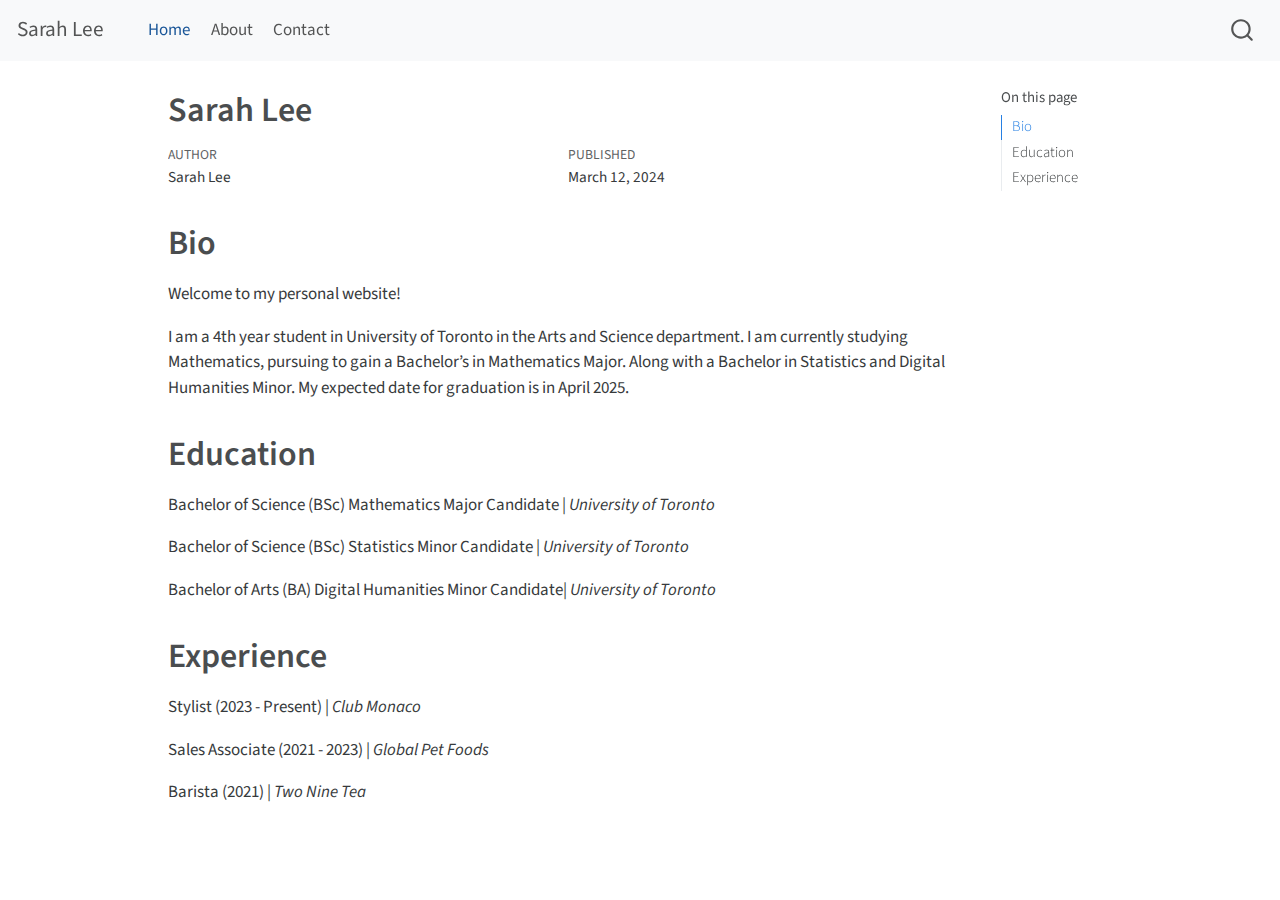
==== docs/index.html @ 0542996c "Initial commit" ====
<!DOCTYPE html>
<html xmlns="http://www.w3.org/1999/xhtml" lang="en" xml:lang="en"><head>

<meta charset="utf-8">
<meta name="generator" content="quarto-1.3.450">

<meta name="viewport" content="width=device-width, initial-scale=1.0, user-scalable=yes">

<meta name="author" content="Sarah Lee">
<meta name="dcterms.date" content="2024-03-12">

<title>Sarah Lee</title>
<style>
code{white-space: pre-wrap;}
span.smallcaps{font-variant: small-caps;}
div.columns{display: flex; gap: min(4vw, 1.5em);}
div.column{flex: auto; overflow-x: auto;}
div.hanging-indent{margin-left: 1.5em; text-indent: -1.5em;}
ul.task-list{list-style: none;}
ul.task-list li input[type="checkbox"] {
  width: 0.8em;
  margin: 0 0.8em 0.2em -1em; /* quarto-specific, see https://github.com/quarto-dev/quarto-cli/issues/4556 */ 
  vertical-align: middle;
}
</style>


<script src="site_libs/quarto-nav/quarto-nav.js"></script>
<script src="site_libs/quarto-nav/headroom.min.js"></script>
<script src="site_libs/clipboard/clipboard.min.js"></script>
<script src="site_libs/quarto-search/autocomplete.umd.js"></script>
<script src="site_libs/quarto-search/fuse.min.js"></script>
<script src="site_libs/quarto-search/quarto-search.js"></script>
<meta name="quarto:offset" content="./">
<script src="site_libs/quarto-html/quarto.js"></script>
<script src="site_libs/quarto-html/popper.min.js"></script>
<script src="site_libs/quarto-html/tippy.umd.min.js"></script>
<script src="site_libs/quarto-html/anchor.min.js"></script>
<link href="site_libs/quarto-html/tippy.css" rel="stylesheet">
<link href="site_libs/quarto-html/quarto-syntax-highlighting.css" rel="stylesheet" id="quarto-text-highlighting-styles">
<script src="site_libs/bootstrap/bootstrap.min.js"></script>
<link href="site_libs/bootstrap/bootstrap-icons.css" rel="stylesheet">
<link href="site_libs/bootstrap/bootstrap.min.css" rel="stylesheet" id="quarto-bootstrap" data-mode="light">
<script id="quarto-search-options" type="application/json">{
  "location": "navbar",
  "copy-button": false,
  "collapse-after": 3,
  "panel-placement": "end",
  "type": "overlay",
  "limit": 20,
  "language": {
    "search-no-results-text": "No results",
    "search-matching-documents-text": "matching documents",
    "search-copy-link-title": "Copy link to search",
    "search-hide-matches-text": "Hide additional matches",
    "search-more-match-text": "more match in this document",
    "search-more-matches-text": "more matches in this document",
    "search-clear-button-title": "Clear",
    "search-detached-cancel-button-title": "Cancel",
    "search-submit-button-title": "Submit",
    "search-label": "Search"
  }
}</script>


<link rel="stylesheet" href="styles.css">
</head>

<body class="nav-fixed">

<div id="quarto-search-results"></div>
  <header id="quarto-header" class="headroom fixed-top">
    <nav class="navbar navbar-expand-lg navbar-dark ">
      <div class="navbar-container container-fluid">
      <div class="navbar-brand-container">
    <a class="navbar-brand" href="./index.html">
    <span class="navbar-title">Sarah Lee</span>
    </a>
  </div>
            <div id="quarto-search" class="" title="Search"></div>
          <button class="navbar-toggler" type="button" data-bs-toggle="collapse" data-bs-target="#navbarCollapse" aria-controls="navbarCollapse" aria-expanded="false" aria-label="Toggle navigation" onclick="if (window.quartoToggleHeadroom) { window.quartoToggleHeadroom(); }">
  <span class="navbar-toggler-icon"></span>
</button>
          <div class="collapse navbar-collapse" id="navbarCollapse">
            <ul class="navbar-nav navbar-nav-scroll me-auto">
  <li class="nav-item">
    <a class="nav-link active" href="./index.html" rel="" target="" aria-current="page">
 <span class="menu-text">Home</span></a>
  </li>  
  <li class="nav-item">
    <a class="nav-link" href="./about.html" rel="" target="">
 <span class="menu-text">About</span></a>
  </li>  
  <li class="nav-item">
    <a class="nav-link" href="./contact.html" rel="" target="">
 <span class="menu-text">Contact</span></a>
  </li>  
</ul>
            <div class="quarto-navbar-tools ms-auto">
</div>
          </div> <!-- /navcollapse -->
      </div> <!-- /container-fluid -->
    </nav>
</header>
<!-- content -->
<div id="quarto-content" class="quarto-container page-columns page-rows-contents page-layout-article page-navbar">
<!-- sidebar -->
<!-- margin-sidebar -->
    <div id="quarto-margin-sidebar" class="sidebar margin-sidebar">
        <nav id="TOC" role="doc-toc" class="toc-active">
    <h2 id="toc-title">On this page</h2>
   
  <ul>
  <li><a href="#bio" id="toc-bio" class="nav-link active" data-scroll-target="#bio">Bio</a></li>
  <li><a href="#education" id="toc-education" class="nav-link" data-scroll-target="#education">Education</a></li>
  <li><a href="#experience" id="toc-experience" class="nav-link" data-scroll-target="#experience">Experience</a></li>
  </ul>
</nav>
    </div>
<!-- main -->
<main class="content" id="quarto-document-content">

<header id="title-block-header" class="quarto-title-block default">
<div class="quarto-title">
<h1 class="title">Sarah Lee</h1>
</div>



<div class="quarto-title-meta">

    <div>
    <div class="quarto-title-meta-heading">Author</div>
    <div class="quarto-title-meta-contents">
             <p>Sarah Lee </p>
          </div>
  </div>
    
    <div>
    <div class="quarto-title-meta-heading">Published</div>
    <div class="quarto-title-meta-contents">
      <p class="date">March 12, 2024</p>
    </div>
  </div>
  
    
  </div>
  

</header>

<section id="bio" class="level1">
<h1>Bio</h1>
<p>Welcome to my personal website!</p>
<p>I am a 4th year student in University of Toronto in the Arts and Science department. I am currently studying Mathematics, pursuing to gain a Bachelor’s in Mathematics Major. Along with a Bachelor in Statistics and Digital Humanities Minor. My expected date for graduation is in April 2025.</p>
</section>
<section id="education" class="level1">
<h1>Education</h1>
<p>Bachelor of Science (BSc) Mathematics Major Candidate | <em>University of Toronto</em></p>
<p>Bachelor of Science (BSc) Statistics Minor Candidate | <em>University of Toronto</em></p>
<p>Bachelor of Arts (BA) Digital Humanities Minor Candidate| <em>University of Toronto</em></p>
</section>
<section id="experience" class="level1">
<h1>Experience</h1>
<p>Stylist (2023 - Present) | <em>Club Monaco</em></p>
<p>Sales Associate (2021 - 2023) | <em>Global Pet Foods</em></p>
<p>Barista (2021) | <em>Two Nine Tea</em></p>


</section>

</main> <!-- /main -->
<script id="quarto-html-after-body" type="application/javascript">
window.document.addEventListener("DOMContentLoaded", function (event) {
  const toggleBodyColorMode = (bsSheetEl) => {
    const mode = bsSheetEl.getAttribute("data-mode");
    const bodyEl = window.document.querySelector("body");
    if (mode === "dark") {
      bodyEl.classList.add("quarto-dark");
      bodyEl.classList.remove("quarto-light");
    } else {
      bodyEl.classList.add("quarto-light");
      bodyEl.classList.remove("quarto-dark");
    }
  }
  const toggleBodyColorPrimary = () => {
    const bsSheetEl = window.document.querySelector("link#quarto-bootstrap");
    if (bsSheetEl) {
      toggleBodyColorMode(bsSheetEl);
    }
  }
  toggleBodyColorPrimary();  
  const icon = "";
  const anchorJS = new window.AnchorJS();
  anchorJS.options = {
    placement: 'right',
    icon: icon
  };
  anchorJS.add('.anchored');
  const isCodeAnnotation = (el) => {
    for (const clz of el.classList) {
      if (clz.startsWith('code-annotation-')) {                     
        return true;
      }
    }
    return false;
  }
  const clipboard = new window.ClipboardJS('.code-copy-button', {
    text: function(trigger) {
      const codeEl = trigger.previousElementSibling.cloneNode(true);
      for (const childEl of codeEl.children) {
        if (isCodeAnnotation(childEl)) {
          childEl.remove();
        }
      }
      return codeEl.innerText;
    }
  });
  clipboard.on('success', function(e) {
    // button target
    const button = e.trigger;
    // don't keep focus
    button.blur();
    // flash "checked"
    button.classList.add('code-copy-button-checked');
    var currentTitle = button.getAttribute("title");
    button.setAttribute("title", "Copied!");
    let tooltip;
    if (window.bootstrap) {
      button.setAttribute("data-bs-toggle", "tooltip");
      button.setAttribute("data-bs-placement", "left");
      button.setAttribute("data-bs-title", "Copied!");
      tooltip = new bootstrap.Tooltip(button, 
        { trigger: "manual", 
          customClass: "code-copy-button-tooltip",
          offset: [0, -8]});
      tooltip.show();    
    }
    setTimeout(function() {
      if (tooltip) {
        tooltip.hide();
        button.removeAttribute("data-bs-title");
        button.removeAttribute("data-bs-toggle");
        button.removeAttribute("data-bs-placement");
      }
      button.setAttribute("title", currentTitle);
      button.classList.remove('code-copy-button-checked');
    }, 1000);
    // clear code selection
    e.clearSelection();
  });
  function tippyHover(el, contentFn) {
    const config = {
      allowHTML: true,
      content: contentFn,
      maxWidth: 500,
      delay: 100,
      arrow: false,
      appendTo: function(el) {
          return el.parentElement;
      },
      interactive: true,
      interactiveBorder: 10,
      theme: 'quarto',
      placement: 'bottom-start'
    };
    window.tippy(el, config); 
  }
  const noterefs = window.document.querySelectorAll('a[role="doc-noteref"]');
  for (var i=0; i<noterefs.length; i++) {
    const ref = noterefs[i];
    tippyHover(ref, function() {
      // use id or data attribute instead here
      let href = ref.getAttribute('data-footnote-href') || ref.getAttribute('href');
      try { href = new URL(href).hash; } catch {}
      const id = href.replace(/^#\/?/, "");
      const note = window.document.getElementById(id);
      return note.innerHTML;
    });
  }
      let selectedAnnoteEl;
      const selectorForAnnotation = ( cell, annotation) => {
        let cellAttr = 'data-code-cell="' + cell + '"';
        let lineAttr = 'data-code-annotation="' +  annotation + '"';
        const selector = 'span[' + cellAttr + '][' + lineAttr + ']';
        return selector;
      }
      const selectCodeLines = (annoteEl) => {
        const doc = window.document;
        const targetCell = annoteEl.getAttribute("data-target-cell");
        const targetAnnotation = annoteEl.getAttribute("data-target-annotation");
        const annoteSpan = window.document.querySelector(selectorForAnnotation(targetCell, targetAnnotation));
        const lines = annoteSpan.getAttribute("data-code-lines").split(",");
        const lineIds = lines.map((line) => {
          return targetCell + "-" + line;
        })
        let top = null;
        let height = null;
        let parent = null;
        if (lineIds.length > 0) {
            //compute the position of the single el (top and bottom and make a div)
            const el = window.document.getElementById(lineIds[0]);
            top = el.offsetTop;
            height = el.offsetHeight;
            parent = el.parentElement.parentElement;
          if (lineIds.length > 1) {
            const lastEl = window.document.getElementById(lineIds[lineIds.length - 1]);
            const bottom = lastEl.offsetTop + lastEl.offsetHeight;
            height = bottom - top;
          }
          if (top !== null && height !== null && parent !== null) {
            // cook up a div (if necessary) and position it 
            let div = window.document.getElementById("code-annotation-line-highlight");
            if (div === null) {
              div = window.document.createElement("div");
              div.setAttribute("id", "code-annotation-line-highlight");
              div.style.position = 'absolute';
              parent.appendChild(div);
            }
            div.style.top = top - 2 + "px";
            div.style.height = height + 4 + "px";
            let gutterDiv = window.document.getElementById("code-annotation-line-highlight-gutter");
            if (gutterDiv === null) {
              gutterDiv = window.document.createElement("div");
              gutterDiv.setAttribute("id", "code-annotation-line-highlight-gutter");
              gutterDiv.style.position = 'absolute';
              const codeCell = window.document.getElementById(targetCell);
              const gutter = codeCell.querySelector('.code-annotation-gutter');
              gutter.appendChild(gutterDiv);
            }
            gutterDiv.style.top = top - 2 + "px";
            gutterDiv.style.height = height + 4 + "px";
          }
          selectedAnnoteEl = annoteEl;
        }
      };
      const unselectCodeLines = () => {
        const elementsIds = ["code-annotation-line-highlight", "code-annotation-line-highlight-gutter"];
        elementsIds.forEach((elId) => {
          const div = window.document.getElementById(elId);
          if (div) {
            div.remove();
          }
        });
        selectedAnnoteEl = undefined;
      };
      // Attach click handler to the DT
      const annoteDls = window.document.querySelectorAll('dt[data-target-cell]');
      for (const annoteDlNode of annoteDls) {
        annoteDlNode.addEventListener('click', (event) => {
          const clickedEl = event.target;
          if (clickedEl !== selectedAnnoteEl) {
            unselectCodeLines();
            const activeEl = window.document.querySelector('dt[data-target-cell].code-annotation-active');
            if (activeEl) {
              activeEl.classList.remove('code-annotation-active');
            }
            selectCodeLines(clickedEl);
            clickedEl.classList.add('code-annotation-active');
          } else {
            // Unselect the line
            unselectCodeLines();
            clickedEl.classList.remove('code-annotation-active');
          }
        });
      }
  const findCites = (el) => {
    const parentEl = el.parentElement;
    if (parentEl) {
      const cites = parentEl.dataset.cites;
      if (cites) {
        return {
          el,
          cites: cites.split(' ')
        };
      } else {
        return findCites(el.parentElement)
      }
    } else {
      return undefined;
    }
  };
  var bibliorefs = window.document.querySelectorAll('a[role="doc-biblioref"]');
  for (var i=0; i<bibliorefs.length; i++) {
    const ref = bibliorefs[i];
    const citeInfo = findCites(ref);
    if (citeInfo) {
      tippyHover(citeInfo.el, function() {
        var popup = window.document.createElement('div');
        citeInfo.cites.forEach(function(cite) {
          var citeDiv = window.document.createElement('div');
          citeDiv.classList.add('hanging-indent');
          citeDiv.classList.add('csl-entry');
          var biblioDiv = window.document.getElementById('ref-' + cite);
          if (biblioDiv) {
            citeDiv.innerHTML = biblioDiv.innerHTML;
          }
          popup.appendChild(citeDiv);
        });
        return popup.innerHTML;
      });
    }
  }
});
</script>
</div> <!-- /content -->



</body></html>
---- docs/site_libs/quarto-html/tippy.css ----
.tippy-box[data-animation=fade][data-state=hidden]{opacity:0}[data-tippy-root]{max-width:calc(100vw - 10px)}.tippy-box{position:relative;background-color:#333;color:#fff;border-radius:4px;font-size:14px;line-height:1.4;white-space:normal;outline:0;transition-property:transform,visibility,opacity}.tippy-box[data-placement^=top]>.tippy-arrow{bottom:0}.tippy-box[data-placement^=top]>.tippy-arrow:before{bottom:-7px;left:0;border-width:8px 8px 0;border-top-color:initial;transform-origin:center top}.tippy-box[data-placement^=bottom]>.tippy-arrow{top:0}.tippy-box[data-placement^=bottom]>.tippy-arrow:before{top:-7px;left:0;border-width:0 8px 8px;border-bottom-color:initial;transform-origin:center bottom}.tippy-box[data-placement^=left]>.tippy-arrow{right:0}.tippy-box[data-placement^=left]>.tippy-arrow:before{border-width:8px 0 8px 8px;border-left-color:initial;right:-7px;transform-origin:center left}.tippy-box[data-placement^=right]>.tippy-arrow{left:0}.tippy-box[data-placement^=right]>.tippy-arrow:before{left:-7px;border-width:8px 8px 8px 0;border-right-color:initial;transform-origin:center right}.tippy-box[data-inertia][data-state=visible]{transition-timing-function:cubic-bezier(.54,1.5,.38,1.11)}.tippy-arrow{width:16px;height:16px;color:#333}.tippy-arrow:before{content:"";position:absolute;border-color:transparent;border-style:solid}.tippy-content{position:relative;padding:5px 9px;z-index:1}
---- docs/site_libs/quarto-html/quarto-syntax-highlighting.css ----
/* quarto syntax highlight colors */
:root {
  --quarto-hl-ot-color: #003B4F;
  --quarto-hl-at-color: #657422;
  --quarto-hl-ss-color: #20794D;
  --quarto-hl-an-color: #5E5E5E;
  --quarto-hl-fu-color: #4758AB;
  --quarto-hl-st-color: #20794D;
  --quarto-hl-cf-color: #003B4F;
  --quarto-hl-op-color: #5E5E5E;
  --quarto-hl-er-color: #AD0000;
  --quarto-hl-bn-color: #AD0000;
  --quarto-hl-al-color: #AD0000;
  --quarto-hl-va-color: #111111;
  --quarto-hl-bu-color: inherit;
  --quarto-hl-ex-color: inherit;
  --quarto-hl-pp-color: #AD0000;
  --quarto-hl-in-color: #5E5E5E;
  --quarto-hl-vs-color: #20794D;
  --quarto-hl-wa-color: #5E5E5E;
  --quarto-hl-do-color: #5E5E5E;
  --quarto-hl-im-color: #00769E;
  --quarto-hl-ch-color: #20794D;
  --quarto-hl-dt-color: #AD0000;
  --quarto-hl-fl-color: #AD0000;
  --quarto-hl-co-color: #5E5E5E;
  --quarto-hl-cv-color: #5E5E5E;
  --quarto-hl-cn-color: #8f5902;
  --quarto-hl-sc-color: #5E5E5E;
  --quarto-hl-dv-color: #AD0000;
  --quarto-hl-kw-color: #003B4F;
}

/* other quarto variables */
:root {
  --quarto-font-monospace: SFMono-Regular, Menlo, Monaco, Consolas, "Liberation Mono", "Courier New", monospace;
}

pre > code.sourceCode > span {
  color: #003B4F;
}

code span {
  color: #003B4F;
}

code.sourceCode > span {
  color: #003B4F;
}

div.sourceCode,
div.sourceCode pre.sourceCode {
  color: #003B4F;
}

code span.ot {
  color: #003B4F;
  font-style: inherit;
}

code span.at {
  color: #657422;
  font-style: inherit;
}

code span.ss {
  color: #20794D;
  font-style: inherit;
}

code span.an {
  color: #5E5E5E;
  font-style: inherit;
}

code span.fu {
  color: #4758AB;
  font-style: inherit;
}

code span.st {
  color: #20794D;
  font-style: inherit;
}

code span.cf {
  color: #003B4F;
  font-style: inherit;
}

code span.op {
  color: #5E5E5E;
  font-style: inherit;
}

code span.er {
  color: #AD0000;
  font-style: inherit;
}

code span.bn {
  color: #AD0000;
  font-style: inherit;
}

code span.al {
  color: #AD0000;
  font-style: inherit;
}

code span.va {
  color: #111111;
  font-style: inherit;
}

code span.bu {
  font-style: inherit;
}

code span.ex {
  font-style: inherit;
}

code span.pp {
  color: #AD0000;
  font-style: inherit;
}

code span.in {
  color: #5E5E5E;
  font-style: inherit;
}

code span.vs {
  color: #20794D;
  font-style: inherit;
}

code span.wa {
  color: #5E5E5E;
  font-style: italic;
}

code span.do {
  color: #5E5E5E;
  font-style: italic;
}

code span.im {
  color: #00769E;
  font-style: inherit;
}

code span.ch {
  color: #20794D;
  font-style: inherit;
}

code span.dt {
  color: #AD0000;
  font-style: inherit;
}

code span.fl {
  color: #AD0000;
  font-style: inherit;
}

code span.co {
  color: #5E5E5E;
  font-style: inherit;
}

code span.cv {
  color: #5E5E5E;
  font-style: italic;
}

code span.cn {
  color: #8f5902;
  font-style: inherit;
}

code span.sc {
  color: #5E5E5E;
  font-style: inherit;
}

code span.dv {
  color: #AD0000;
  font-style: inherit;
}

code span.kw {
  color: #003B4F;
  font-style: inherit;
}

.prevent-inlining {
  content: "</";
}

/*# sourceMappingURL=debc5d5d77c3f9108843748ff7464032.css.map */
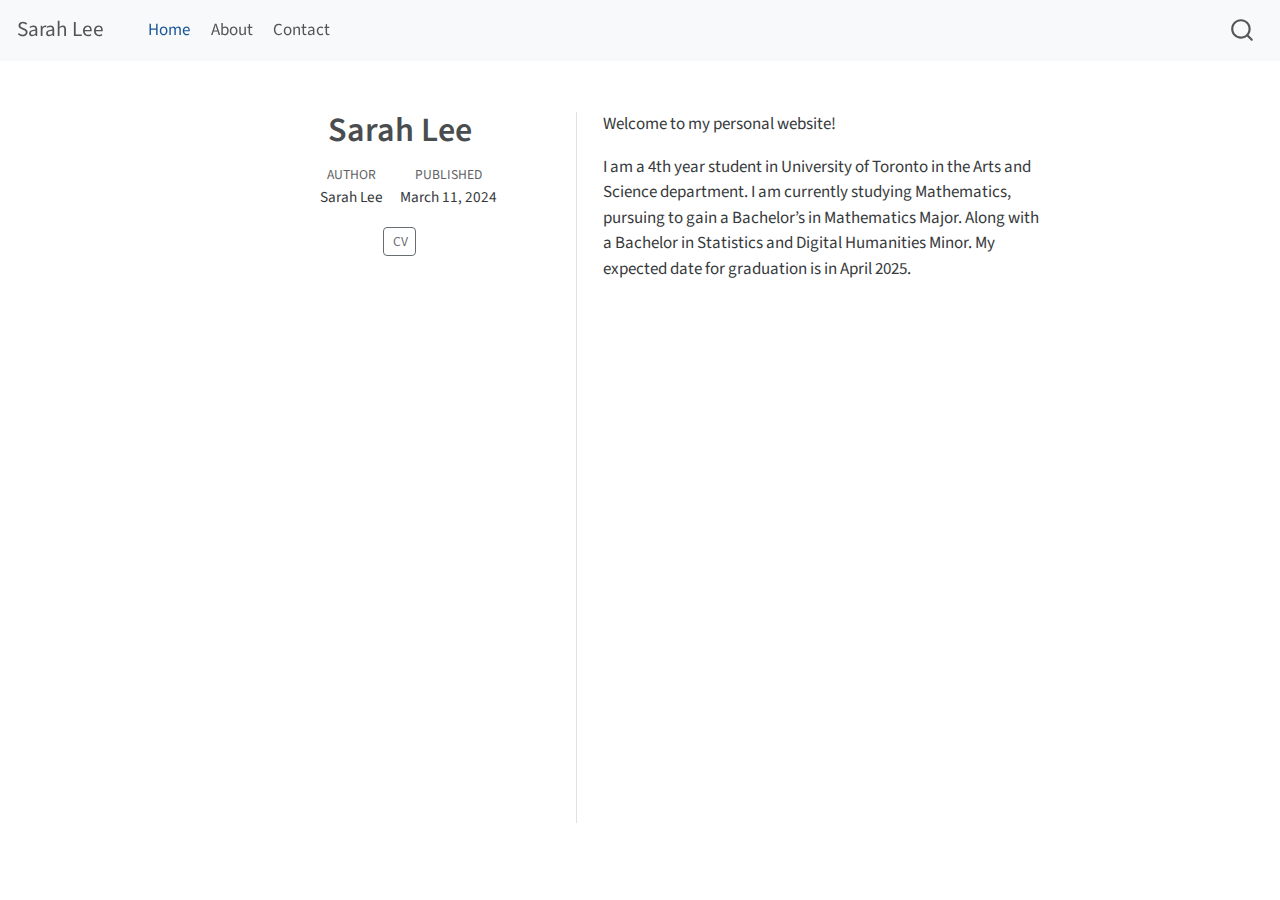
==== commit eb383912: "update docs/index.html" ====
--- a/docs/index.html
+++ b/docs/index.html
@@ -7,7 +7,7 @@
 <meta name="viewport" content="width=device-width, initial-scale=1.0, user-scalable=yes">
 
 <meta name="author" content="Sarah Lee">
-<meta name="dcterms.date" content="2024-03-12">
+<meta name="dcterms.date" content="2024-03-11">
 
 <title>Sarah Lee</title>
 <style>
@@ -35,7 +35,6 @@
 <script src="site_libs/quarto-html/quarto.js"></script>
 <script src="site_libs/quarto-html/popper.min.js"></script>
 <script src="site_libs/quarto-html/tippy.umd.min.js"></script>
-<script src="site_libs/quarto-html/anchor.min.js"></script>
 <link href="site_libs/quarto-html/tippy.css" rel="stylesheet">
 <link href="site_libs/quarto-html/quarto-syntax-highlighting.css" rel="stylesheet" id="quarto-text-highlighting-styles">
 <script src="site_libs/bootstrap/bootstrap.min.js"></script>
@@ -66,7 +65,7 @@
 <link rel="stylesheet" href="styles.css">
 </head>
 
-<body class="nav-fixed">
+<body class="nav-fixed fullcontent">
 
 <div id="quarto-search-results"></div>
   <header id="quarto-header" class="headroom fixed-top">
@@ -106,70 +105,44 @@
 <div id="quarto-content" class="quarto-container page-columns page-rows-contents page-layout-article page-navbar">
 <!-- sidebar -->
 <!-- margin-sidebar -->
-    <div id="quarto-margin-sidebar" class="sidebar margin-sidebar">
-        <nav id="TOC" role="doc-toc" class="toc-active">
-    <h2 id="toc-title">On this page</h2>
-   
-  <ul>
-  <li><a href="#bio" id="toc-bio" class="nav-link active" data-scroll-target="#bio">Bio</a></li>
-  <li><a href="#education" id="toc-education" class="nav-link" data-scroll-target="#education">Education</a></li>
-  <li><a href="#experience" id="toc-experience" class="nav-link" data-scroll-target="#experience">Experience</a></li>
-  </ul>
-</nav>
-    </div>
+    
 <!-- main -->
-<main class="content" id="quarto-document-content">
-
+<div class="quarto-about-trestles">
+  <div class="about-entity">
 <header id="title-block-header" class="quarto-title-block default">
 <div class="quarto-title">
 <h1 class="title">Sarah Lee</h1>
 </div>
-
-
-
 <div class="quarto-title-meta">
-
     <div>
     <div class="quarto-title-meta-heading">Author</div>
     <div class="quarto-title-meta-contents">
              <p>Sarah Lee </p>
           </div>
   </div>
-    
     <div>
     <div class="quarto-title-meta-heading">Published</div>
     <div class="quarto-title-meta-contents">
-      <p class="date">March 12, 2024</p>
+      <p class="date">March 11, 2024</p>
     </div>
   </div>
-  
-    
-  </div>
-  
-
+  </div>
 </header>
-
-<section id="bio" class="level1">
-<h1>Bio</h1>
+    <div class="about-links">
+  <a href="https://acrobat.adobe.com/id/urn:aaid:sc:VA6C2:6e8196b5-d142-4066-b201-a0677d2d9aeb" class="about-link" rel="" target="">
+    <i class="bi bi-CV"></i>
+     <span class="about-link-text">CV</span>
+  </a>
+</div>
+  </div>
+  <div class="about-contents"><main class="content" id="quarto-document-content">
 <p>Welcome to my personal website!</p>
 <p>I am a 4th year student in University of Toronto in the Arts and Science department. I am currently studying Mathematics, pursuing to gain a Bachelor’s in Mathematics Major. Along with a Bachelor in Statistics and Digital Humanities Minor. My expected date for graduation is in April 2025.</p>
-</section>
-<section id="education" class="level1">
-<h1>Education</h1>
-<p>Bachelor of Science (BSc) Mathematics Major Candidate | <em>University of Toronto</em></p>
-<p>Bachelor of Science (BSc) Statistics Minor Candidate | <em>University of Toronto</em></p>
-<p>Bachelor of Arts (BA) Digital Humanities Minor Candidate| <em>University of Toronto</em></p>
-</section>
-<section id="experience" class="level1">
-<h1>Experience</h1>
-<p>Stylist (2023 - Present) | <em>Club Monaco</em></p>
-<p>Sales Associate (2021 - 2023) | <em>Global Pet Foods</em></p>
-<p>Barista (2021) | <em>Two Nine Tea</em></p>
-
-
-</section>
-
-</main> <!-- /main -->
+
+
+</main></div>
+</div>
+ <!-- /main -->
 <script id="quarto-html-after-body" type="application/javascript">
 window.document.addEventListener("DOMContentLoaded", function (event) {
   const toggleBodyColorMode = (bsSheetEl) => {
@@ -190,13 +163,6 @@
     }
   }
   toggleBodyColorPrimary();  
-  const icon = "";
-  const anchorJS = new window.AnchorJS();
-  anchorJS.options = {
-    placement: 'right',
-    icon: icon
-  };
-  anchorJS.add('.anchored');
   const isCodeAnnotation = (el) => {
     for (const clz of el.classList) {
       if (clz.startsWith('code-annotation-')) {                     
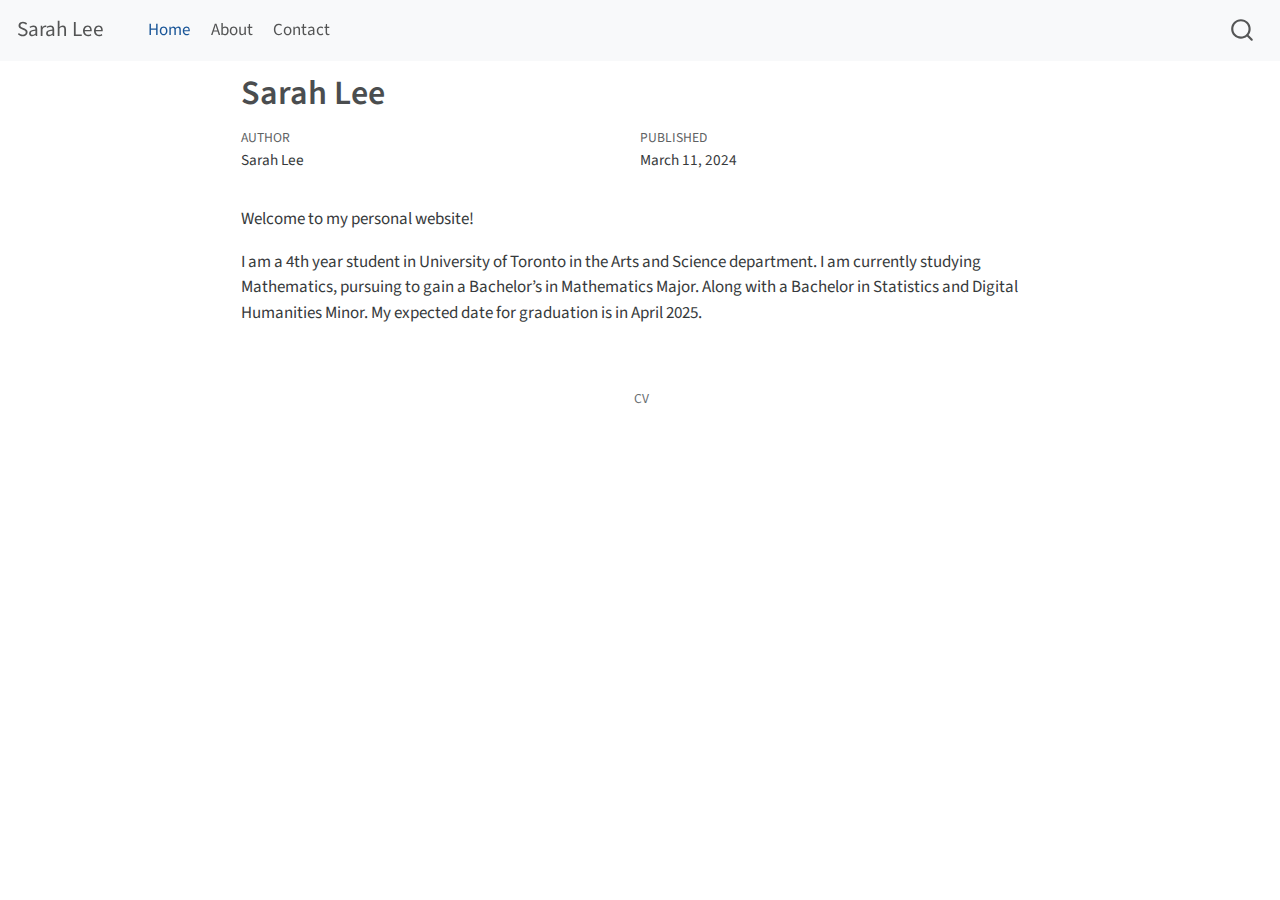
==== commit d02d9d4f: "update docs/index.html" ====
--- a/docs/index.html
+++ b/docs/index.html
@@ -107,9 +107,11 @@
 <!-- margin-sidebar -->
     
 <!-- main -->
-<div class="quarto-about-trestles">
-  <div class="about-entity">
-<header id="title-block-header" class="quarto-title-block default">
+<div class="quarto-about-marquee">
+  <div class="about-image-container">
+  </div>
+  <div class="about-contents">
+    <header id="title-block-header" class="quarto-title-block default">
 <div class="quarto-title">
 <h1 class="title">Sarah Lee</h1>
 </div>
@@ -127,20 +129,20 @@
     </div>
   </div>
   </div>
-</header>
-    <div class="about-links">
+</header> <main class="content" id="quarto-document-content">
+<p>Welcome to my personal website!</p>
+<p>I am a 4th year student in University of Toronto in the Arts and Science department. I am currently studying Mathematics, pursuing to gain a Bachelor’s in Mathematics Major. Along with a Bachelor in Statistics and Digital Humanities Minor. My expected date for graduation is in April 2025.</p>
+
+
+</main> 
+    <div class="about-footer"><div class="about-links">
   <a href="https://acrobat.adobe.com/id/urn:aaid:sc:VA6C2:6e8196b5-d142-4066-b201-a0677d2d9aeb" class="about-link" rel="" target="">
     <i class="bi bi-CV"></i>
      <span class="about-link-text">CV</span>
   </a>
 </div>
-  </div>
-  <div class="about-contents"><main class="content" id="quarto-document-content">
-<p>Welcome to my personal website!</p>
-<p>I am a 4th year student in University of Toronto in the Arts and Science department. I am currently studying Mathematics, pursuing to gain a Bachelor’s in Mathematics Major. Along with a Bachelor in Statistics and Digital Humanities Minor. My expected date for graduation is in April 2025.</p>
-
-
-</main></div>
+</div>
+  </div>
 </div>
  <!-- /main -->
 <script id="quarto-html-after-body" type="application/javascript">
